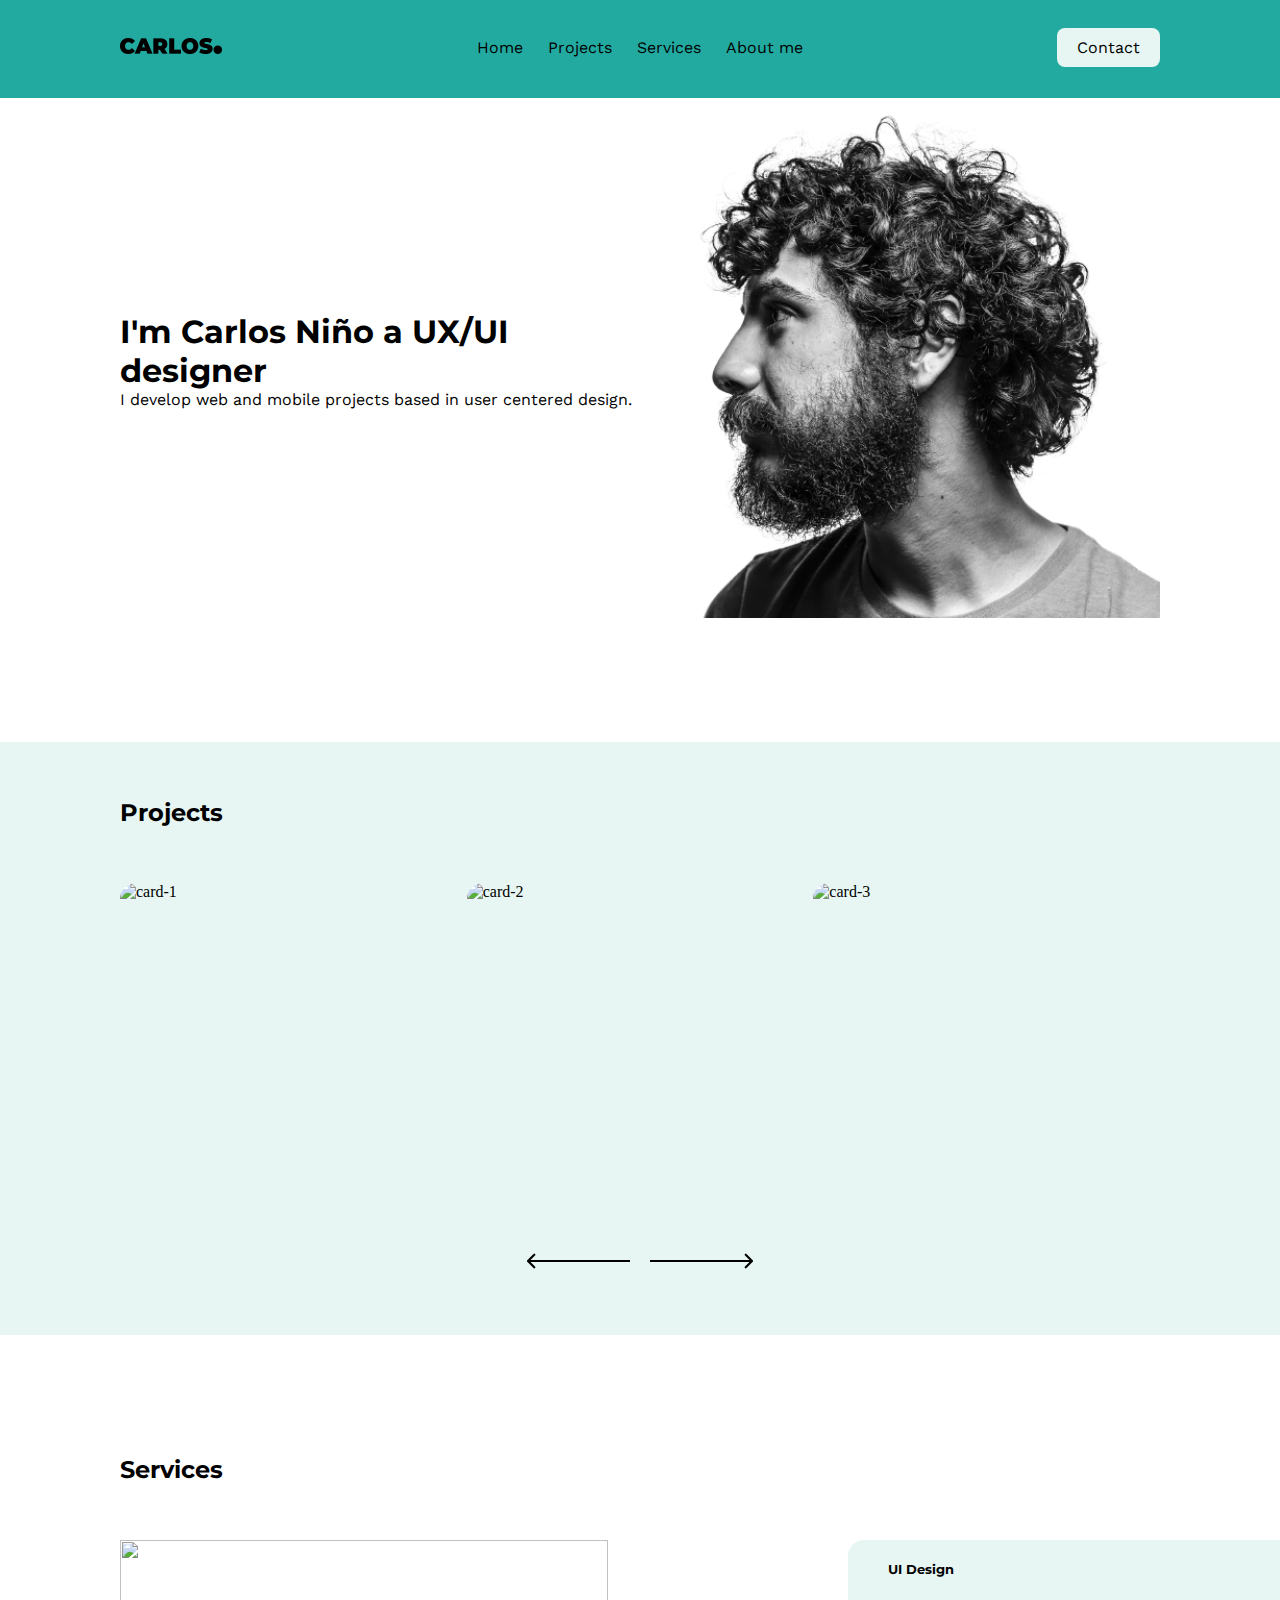
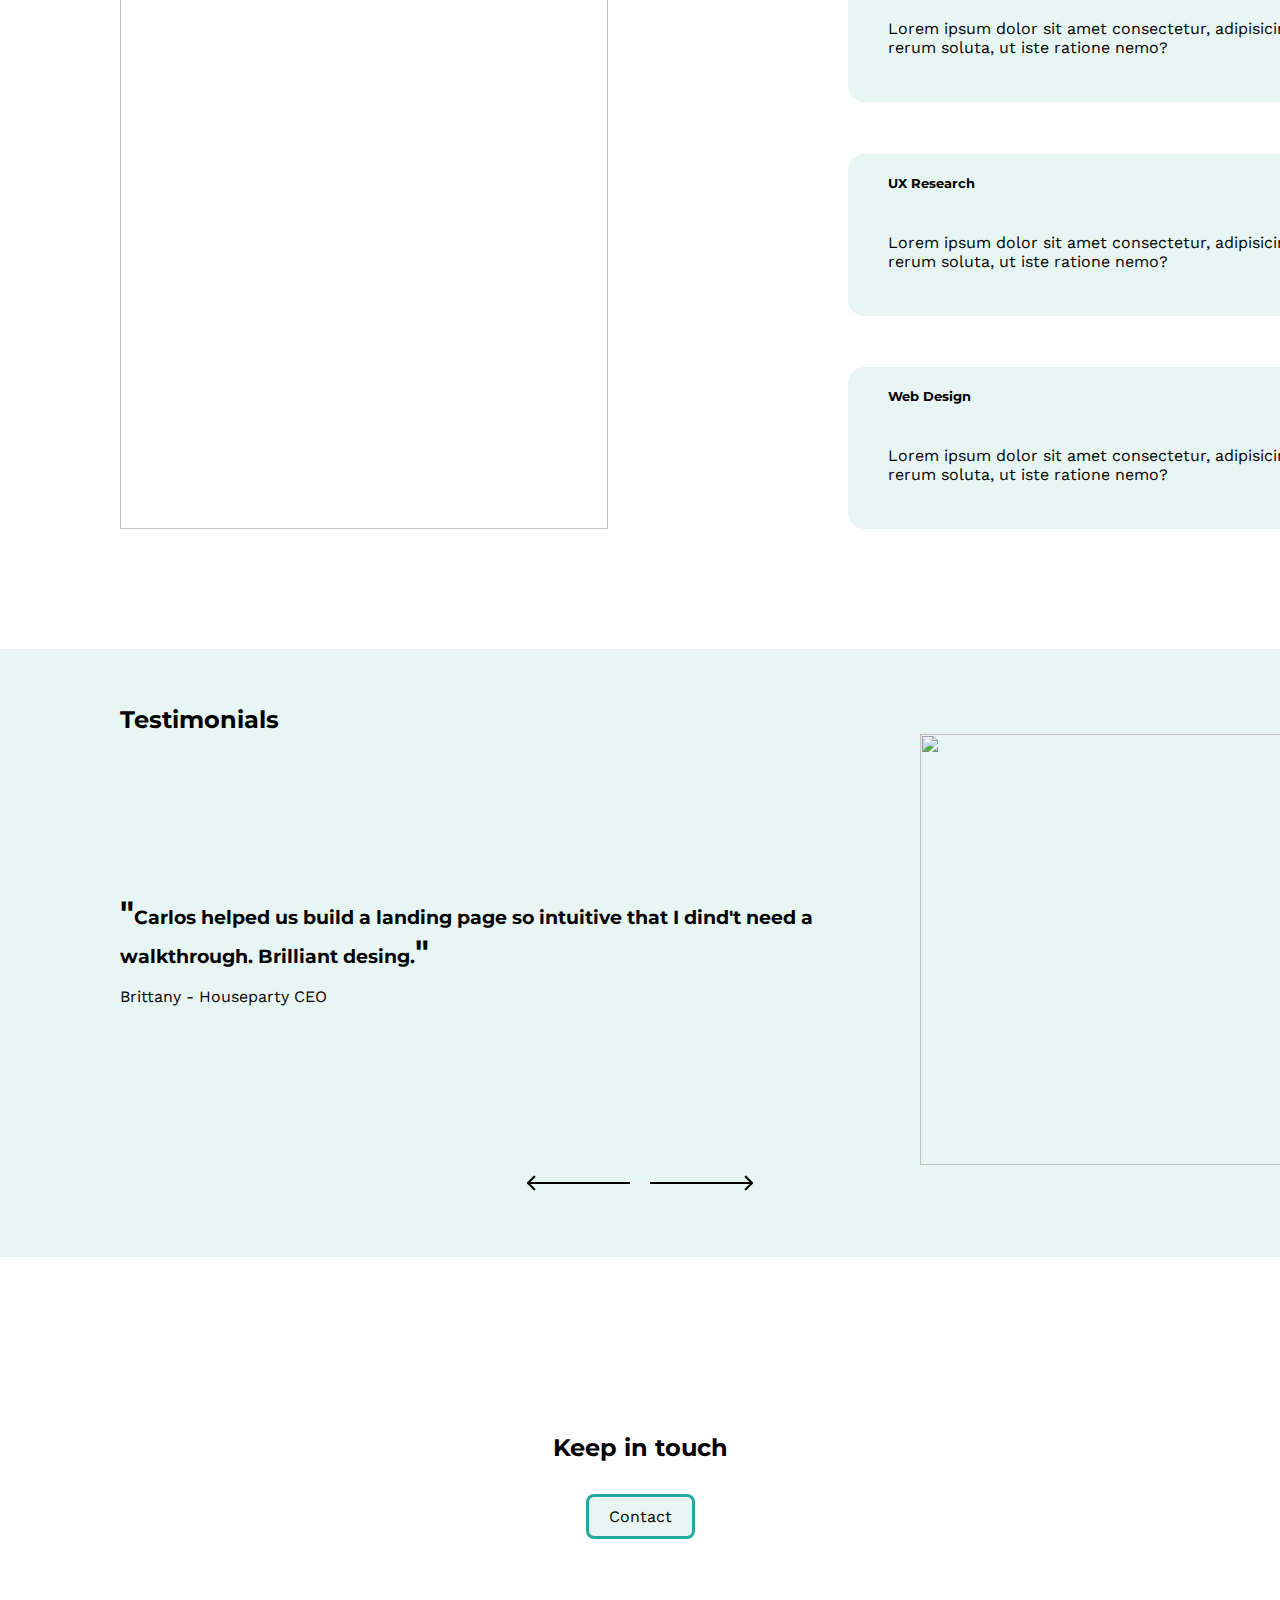
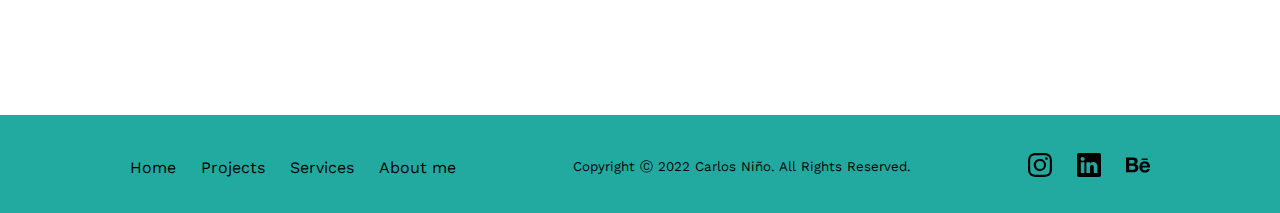
==== index.html @ 0fc779c0 "--help" ====
<!DOCTYPE html>
<html lang="en">
<head>
    <meta charset="UTF-8">
    <meta http-equiv="X-UA-Compatible" content="IE=edge">
    <meta name="viewport" content="width=device-width, initial-scale=1.0">
    <link rel="stylesheet" href="css/style.css">
    <link rel="preconnect" href="https://fonts.googleapis.com">
    <link rel="preconnect" href="https://fonts.gstatic.com" crossorigin>
    <link href="https://fonts.googleapis.com/css2?family=Montserrat:wght@900&family=Work+Sans&display=swap" rel="stylesheet">
    <title>Carlos Niño</title>
</head>
<body>
    <header>
        <nav class="nav-bar">
            <a href="index.html"><img class="logo" src="../images/carlos-logo.png" alt="carlos-logo"></a>
            <ul class="nav-bar-menu">
                <li><a href="index.html">Home</a></li>
                <li><a href="pages/projects.html">Projects</a></li>
                <li><a href="pages/services.html">Services</a></li>
                <li><a href="pages/about-me.html">About me</a></li>
            </ul>
            <ul class="nav-bar-contact">
                <li><a href="pages/contact.html">Contact</a></li>
            </ul>
        </nav>
    </header>
    <main class="content">
        <section class="intro-section">
        <div>
            <h1>I'm Carlos Niño a UX/UI designer</h1>
            <p>I develop web and mobile projects based in user centered design.</p>
        </div>
        <div>
            <img class="hero-image" src="images/test_image_01.png" alt="hero-image">
        </div>
        </section>
        <section class="projects-section">
            <h2>Projects</h2>
            <div class="projects-cards">
                <img src="https://images.unsplash.com/photo-1618761714954-0b8cd0026356?ixlib=rb-1.2.1&ixid=MnwxMjA3fDB8MHxwaG90by1wYWdlfHx8fGVufDB8fHx8&auto=format&fit=crop&w=1170&q=80" alt="card-1" class="projects-card-1">
                <img src="https://images.unsplash.com/photo-1554731617-8eafa9975365?ixlib=rb-1.2.1&ixid=MnwxMjA3fDB8MHxwaG90by1wYWdlfHx8fGVufDB8fHx8&auto=format&fit=crop&w=1965&q=80" alt="card-2" class="projects-card-2">
                <img src="https://images.unsplash.com/photo-1608306448197-e83633f1261c?ixlib=rb-1.2.1&ixid=MnwxMjA3fDB8MHxwaG90by1wYWdlfHx8fGVufDB8fHx8&auto=format&fit=crop&w=1887&q=80" alt="card-3" class="projects-card-3">
            </div>
            <div class="projects-arrows">
                <img src="/images/vector-1png.png" alt="left-arrow">
                <img src="/images/vector-2.png" alt="right-arrow">
            </div>
        </section>
        <section class="services-section">
            <h2>Services</h2>
            <div class="services-cards-1">
                <img src="https://images.unsplash.com/photo-1558655146-d09347e92766?ixlib=rb-1.2.1&ixid=MnwxMjA3fDB8MHxwaG90by1wYWdlfHx8fGVufDB8fHx8&auto=format&fit=crop&w=1964&q=80" alt="" class="services-image">
                <div class="services-cards-2">
                    <div class="services-card-ui">
                        <h5>UI Design</h5>
                        <p>Lorem ipsum dolor sit amet consectetur, adipisicing elit. Sequi rerum soluta, ut iste ratione nemo?</p>
                        <img src="/images/vector-2.png" alt="" class="services-arrows">
                    </div>
                    <div class="services-card-ux">
                        <h5>UX Research</h5>
                        <p>Lorem ipsum dolor sit amet consectetur, adipisicing elit. Sequi rerum soluta, ut iste ratione nemo?</p>
                        <img src="/images/vector-2.png" alt="" class="services-arrows">
                    </div>
                    <div class="services-card-web">
                        <h5>Web Design</h5>
                        <p>Lorem ipsum dolor sit amet consectetur, adipisicing elit. Sequi rerum soluta, ut iste ratione nemo?</p>
                        <img src="/images/vector-2.png" alt="" class="services-arrows">
                    </div>
                </div>   
            </div>
        </section>
        <section class="testimonials-section">
            <h2>Testimonials</h2>
            <div class="testimonials">
                <div class="testimonials-description">
                <h3><span class="quotes">"</span>Carlos helped us build a landing page so intuitive that I dind't need a walkthrough. Brilliant desing.<span class="quotes">"</span></h3>
                <p>Brittany - Houseparty CEO</p>
                </div>
                <img src="https://images.unsplash.com/photo-1580489944761-15a19d654956?ixlib=rb-1.2.1&ixid=MnwxMjA3fDB8MHxwaG90by1wYWdlfHx8fGVufDB8fHx8&auto=format&fit=crop&w=1961&q=80" alt="" class="testimonials-image">
            </div>
            <div class="projects-arrows">
                <img src="/images/vector-1png.png" alt="left-arrow">
                <img src="/images/vector-2.png" alt="right-arrow">
            </div>
        </section>
        <section class="contact-section">
            <h2>Keep in touch</h2>
            <a href="/pages/contact.html">Contact</a>
        </section>
        
    </main>
    <footer>
        <nav class="nav-footer">
            <ul class="nav-footer-menu">
                <li><a href="index.html">Home</a></li>
                <li><a href="pages/projects.html">Projects</a></li>
                <li><a href="pages/services.html">Services</a></li>
                <li><a href="pages/about-me.html">About me</a></li>
            </ul>
            <small>Copyright Ⓒ 2022 Carlos Niño. All Rights Reserved.</small>
            <div class="nav-footer-rrss">
                <svg xmlns="http://www.w3.org/2000/svg" width="16" height="16" fill="currentColor" class="bi bi-instagram" viewBox="0 0 16 16">
                    <path d="M8 0C5.829 0 5.556.01 4.703.048 3.85.088 3.269.222 2.76.42a3.917 3.917 0 0 0-1.417.923A3.927 3.927 0 0 0 .42 2.76C.222 3.268.087 3.85.048 4.7.01 5.555 0 5.827 0 8.001c0 2.172.01 2.444.048 3.297.04.852.174 1.433.372 1.942.205.526.478.972.923 1.417.444.445.89.719 1.416.923.51.198 1.09.333 1.942.372C5.555 15.99 5.827 16 8 16s2.444-.01 3.298-.048c.851-.04 1.434-.174 1.943-.372a3.916 3.916 0 0 0 1.416-.923c.445-.445.718-.891.923-1.417.197-.509.332-1.09.372-1.942C15.99 10.445 16 10.173 16 8s-.01-2.445-.048-3.299c-.04-.851-.175-1.433-.372-1.941a3.926 3.926 0 0 0-.923-1.417A3.911 3.911 0 0 0 13.24.42c-.51-.198-1.092-.333-1.943-.372C10.443.01 10.172 0 7.998 0h.003zm-.717 1.442h.718c2.136 0 2.389.007 3.232.046.78.035 1.204.166 1.486.275.373.145.64.319.92.599.28.28.453.546.598.92.11.281.24.705.275 1.485.039.843.047 1.096.047 3.231s-.008 2.389-.047 3.232c-.035.78-.166 1.203-.275 1.485a2.47 2.47 0 0 1-.599.919c-.28.28-.546.453-.92.598-.28.11-.704.24-1.485.276-.843.038-1.096.047-3.232.047s-2.39-.009-3.233-.047c-.78-.036-1.203-.166-1.485-.276a2.478 2.478 0 0 1-.92-.598 2.48 2.48 0 0 1-.6-.92c-.109-.281-.24-.705-.275-1.485-.038-.843-.046-1.096-.046-3.233 0-2.136.008-2.388.046-3.231.036-.78.166-1.204.276-1.486.145-.373.319-.64.599-.92.28-.28.546-.453.92-.598.282-.11.705-.24 1.485-.276.738-.034 1.024-.044 2.515-.045v.002zm4.988 1.328a.96.96 0 1 0 0 1.92.96.96 0 0 0 0-1.92zm-4.27 1.122a4.109 4.109 0 1 0 0 8.217 4.109 4.109 0 0 0 0-8.217zm0 1.441a2.667 2.667 0 1 1 0 5.334 2.667 2.667 0 0 1 0-5.334z"/>
                </svg>
                <svg xmlns="http://www.w3.org/2000/svg" width="16" height="16" fill="currentColor" class="bi bi-linkedin" viewBox="0 0 16 16">
                    <path d="M0 1.146C0 .513.526 0 1.175 0h13.65C15.474 0 16 .513 16 1.146v13.708c0 .633-.526 1.146-1.175 1.146H1.175C.526 16 0 15.487 0 14.854V1.146zm4.943 12.248V6.169H2.542v7.225h2.401zm-1.2-8.212c.837 0 1.358-.554 1.358-1.248-.015-.709-.52-1.248-1.342-1.248-.822 0-1.359.54-1.359 1.248 0 .694.521 1.248 1.327 1.248h.016zm4.908 8.212V9.359c0-.216.016-.432.08-.586.173-.431.568-.878 1.232-.878.869 0 1.216.662 1.216 1.634v3.865h2.401V9.25c0-2.22-1.184-3.252-2.764-3.252-1.274 0-1.845.7-2.165 1.193v.025h-.016a5.54 5.54 0 0 1 .016-.025V6.169h-2.4c.03.678 0 7.225 0 7.225h2.4z"/>
                </svg>
                <svg xmlns="http://www.w3.org/2000/svg" width="16" height="16" fill="currentColor" class="bi bi-behance" viewBox="0 0 16 16">
                    <path d="M4.654 3c.461 0 .887.035 1.278.14.39.07.711.216.996.391.286.176.497.426.641.747.14.32.216.711.216 1.137 0 .496-.106.922-.356 1.242-.215.32-.566.606-.997.817.606.176 1.067.496 1.348.922.281.426.461.957.461 1.563 0 .496-.105.922-.285 1.278a2.317 2.317 0 0 1-.782.887c-.32.215-.711.39-1.137.496a5.329 5.329 0 0 1-1.278.176L0 12.803V3h4.654zm-.285 3.978c.39 0 .71-.105.957-.285.246-.18.355-.497.355-.887 0-.216-.035-.426-.105-.567a.981.981 0 0 0-.32-.355 1.84 1.84 0 0 0-.461-.176c-.176-.035-.356-.035-.567-.035H2.17v2.31c0-.005 2.2-.005 2.2-.005zm.105 4.193c.215 0 .426-.035.606-.07.176-.035.356-.106.496-.216s.25-.215.356-.39c.07-.176.14-.391.14-.641 0-.496-.14-.852-.426-1.102-.285-.215-.676-.32-1.137-.32H2.17v2.734h2.305v.005zm6.858-.035c.286.285.711.426 1.278.426.39 0 .746-.106 1.032-.286.285-.215.46-.426.53-.64h1.74c-.286.851-.712 1.457-1.278 1.848-.566.355-1.243.566-2.06.566a4.135 4.135 0 0 1-1.527-.285 2.827 2.827 0 0 1-1.137-.782 2.851 2.851 0 0 1-.712-1.172c-.175-.461-.25-.957-.25-1.528 0-.531.07-1.032.25-1.493.18-.46.426-.852.747-1.207.32-.32.711-.606 1.137-.782a4.018 4.018 0 0 1 1.493-.285c.606 0 1.137.105 1.598.355.46.25.817.532 1.102.958.285.39.496.851.641 1.348.07.496.105.996.07 1.563h-5.15c0 .58.21 1.11.496 1.396zm2.24-3.732c-.25-.25-.642-.391-1.103-.391-.32 0-.566.07-.781.176-.215.105-.356.25-.496.39a.957.957 0 0 0-.25.497c-.036.175-.07.32-.07.46h3.196c-.07-.526-.25-.882-.497-1.132zm-3.127-3.728h3.978v.957h-3.978v-.957z"/>
                </svg>
            </div>
        </nav>
    </footer>
</body>
</html>
---- css/style.css ----
/*Normalize*/
* {
    padding: 0;
    margin: 0;
    color: black    ;
}

/*Elimiando subrayado y viñetas*/
li, a {
    text-decoration: none;
    list-style-type: none;
}

/*Estableciento el tipo de fuente en títulos y subtítulos*/
h1, h2, h3, h5 {
    font-family: 'Montserrat', sans-serif;
}

h1 {
    font-size: xx-large;
}

p, a, label {
    font-family: 'Work Sans', sans-serif;
}

header, footer{
    background-color: #22AAA1;
    height: 70px;
    padding-top: 28px;
}

.logo {
    width: 102px;
    height: 16px;
}


/*footer {
    background-image: linear-gradient(to right top, #051937, #004d7a, #008793, #00bf72, #a8eb12);
}*/

.nav-bar, .nav-footer {
    font-family: 'Work Sans', sans-serif;
    display: flex;
    align-items: center;
    justify-content: space-between;
    margin-left: 120px;
    margin-right: 120px;
}


.nav-bar-menu li, .nav-footer-menu li {
    display: inline;
    margin: 10px;    
}

.nav-bar-contact {
    background-color: #E7F6F2;
    border-radius: 8px;
    padding: 10px 20px;
}

.nav-footer-rrss {
    margin: 0;
}

.nav-footer-rrss svg {
    margin: 10px;
    height: 24px;
    width: 24px;
}

.hero-image {
    width: 520px;
    height: 520px;
}

.intro-section {
    display: flex;
    align-items: center;
    justify-content: space-between;
    margin-left: 120px;
    margin-right: 120px;
}

.intro-section div {
    margin: 0;
}

.projects-section {
    background-color: #E7F6F2;
    margin-top: 120px;
    margin-bottom: 120px;
    padding-top: 56px;
    padding-bottom: 56px;
}

.projects-section h2, div {
    margin-left: 120px;
    margin-right: 120px;
}

.projects-cards {
    display: flex;
    align-items: center;
    justify-content: space-between;
    margin-top: 56px;
    margin-bottom: 56px;
}

.projects-card-1, .projects-card-2, .projects-card-3 {
    width: 387px;
    height: 304px;
    border-radius: 16px;
}

.projects-arrows {
    display: flex;
    justify-content: center;
}

.projects-arrows img {
    margin: 10px;
}

.services-section {
    margin-top: 120px;
    margin-bottom: 120px;
}

.services-section h2 {
    margin-left: 120px;
    margin-right: 120px;
}

.services-cards-1 {
    display: flex;
    align-items:flex-start;
    justify-content: space-between;
    margin-top: 56px;
    margin-left: 120px;
    margin-right: 120px;
}


.services-image {
    width: 488px;
    height: 589px;
}

.services-cards-2 div {
    border-radius: 16px;
    background-color: #E7F6F2;
    /*margin: 0;*/
    width: 590px;
    height: 162px;
}

.services-cards-2 div h5, .services-cards-2 div p {
    padding: 21px 40px;
}

.services-card-ux {
    margin-top: 51.5px;
    margin-bottom: 51.5px;
    /*box-shadow: 13px 0px 25px -3px rgba(0,0,0,0.1);*/

}

.services-arrows {
    width: 80px;
    display: flex;
    padding-left: 480px;
}

.testimonials-section {
    background-color: #E7F6F2;
    margin-top: 120px;
    margin-bottom: 120px;
    padding-top: 56px;
    padding-bottom: 56px;
}

.testimonials-section h2 {
    margin-left: 120px;
    margin-right: 120px;
}

.testimonials {
    display: flex;
    align-items: center;
    justify-content: space-between;
    margin-left: 120px;
    margin-right: 120px;
}

.testimonials-description {
    margin: 0;
}

.testimonials-description h3 {
    width: 800px;
    margin-bottom: 16px;
}

.testimonials-image {
    width: 386px;
    height: 431px;
}

.quotes {
    font-size: xx-large;
}

.contact-section {
    display: flex;
    flex-direction: column;
    align-items: center;
    margin: 120px;
    padding-top: 56px;
    padding-bottom: 56px;
}

.contact-section a {
    padding: 10px 20px;
    background-color: #E7F6F2;
    border-radius: 8px;
    border: solid;
    border-color: #22AAA1;
    margin-top: 32px;
}

.projects-main {
    margin: 152px 120px 152px 120px;
}

.plantae-img, .indeed-img, .landing-img {
    width: 387px;
    height: 300px;
}

.plantae-img, .landing-img {
    border-radius: 14px 0 0 14px;
}

.indeed-img {
    border-radius: 0 14px 14px 0;
}

.projects {
    width: 800px;
    margin-bottom: 56px;
}

.projects h1, .plantae-app h2, .indeed-app h2, .landing-web h2 {
    margin-bottom: 16px;
}

.indeed-app {
    margin: 56px 0 56px 0;
}

.plantae-app, .indeed-app, .landing-web {
    display: flex;
    align-items: center;
    justify-content: space-between;
    border: solid;
    border-color: #22AAA1;
    border-radius: 16px;
    margin-left: 0;
    margin-right: 0;
}

.ui-design, .web-design {
    display: flex;
    align-items: center;
    justify-content: space-between;
    /*margin-top: 152px;*/
    height: 560px;
    background-color: #E7F6F2;
}

.ui-design div, .web-design div {
    margin: 0 0 0 120px;
    width: 600px;
}

.ui-design-img, .web-design-img {
    margin: 0 120px 0 0;
}


.ui-design-img, .ux-research-img, .web-design-img {
    width: 387px;
    height: 300px;
}

.ui-design h2, .ux-research h2, .web-design h2 {
    margin-bottom: 16px;
}

.ux-research {
    display: flex;
    align-items: center;
    justify-content: space-between;
    height: 560px;
}

.ux-research-img {
    margin-left: 120px;
}

.ux-research div {
    margin: 0 120px 0 0;
    width: 600px;
}

.about-me {
    display: flex;
    align-items: center;
    justify-content: space-between;
    margin: 56px 120px 56px 120px;
}

.about-me-img {
    width: 400px;
    height: 400px;
}

.experience {
    display: flex;
    align-items: center;
    justify-content: center;
    margin: 56px 120px 152px 120px;
}

.experience div {
    margin: 0 80px 0 80px;
}

.experience-title {
    margin: 0 120px 0 120px;
}

.contact {
    display: flex;
    align-items: center;
    justify-content: space-evenly;
    margin: 152px 120px 152px 120px;
}

.contact form {
    display: flex;
    flex-direction: column;
    width: 400px;
    background-color: #E7F6F2;
}

input {
    background-color: #E7F6F2;
}


.contact-description {
    width: 500px;
    margin-left: 0;
}


.input-box, .input-box label {
    display: flex;
    flex-direction: column;
    align-items: stretch;
    margin: 16px 12px 8px 12px;
}

.button {
    margin: 12px 12px 16px 12px;
}
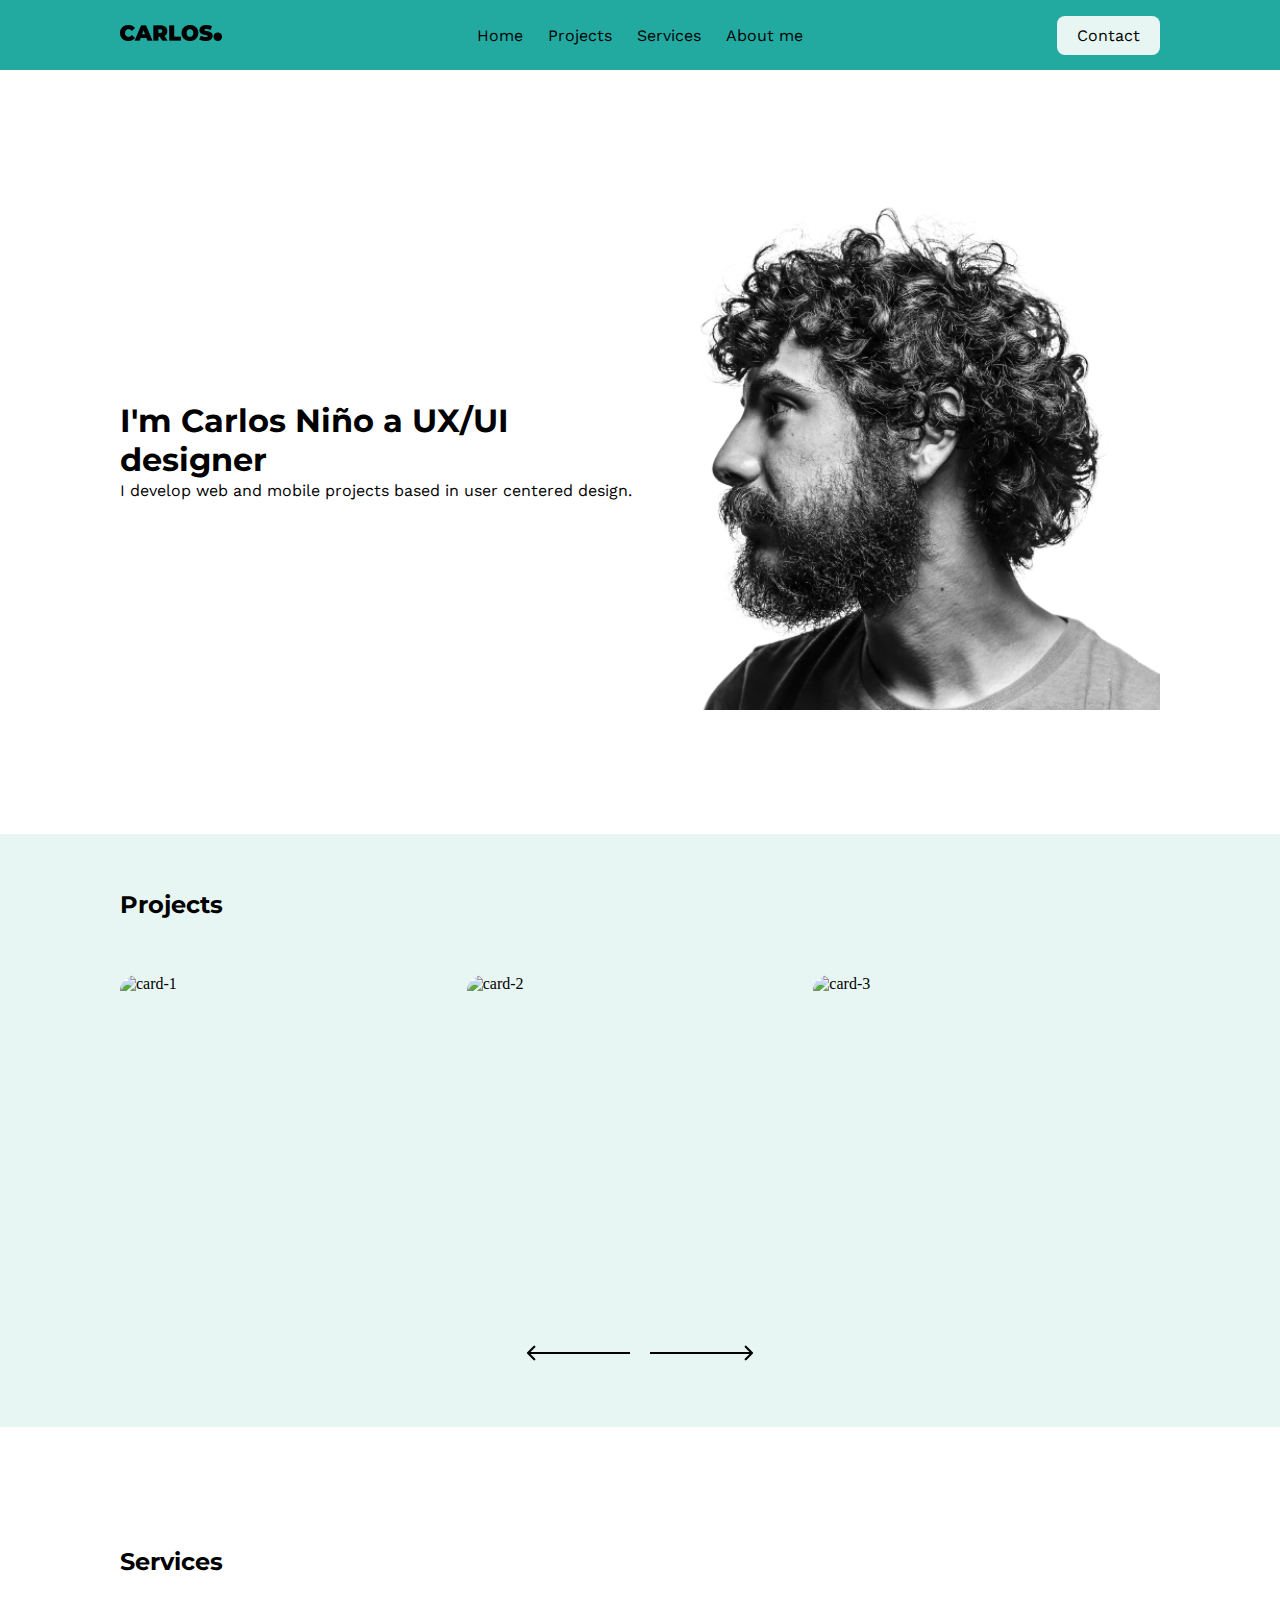
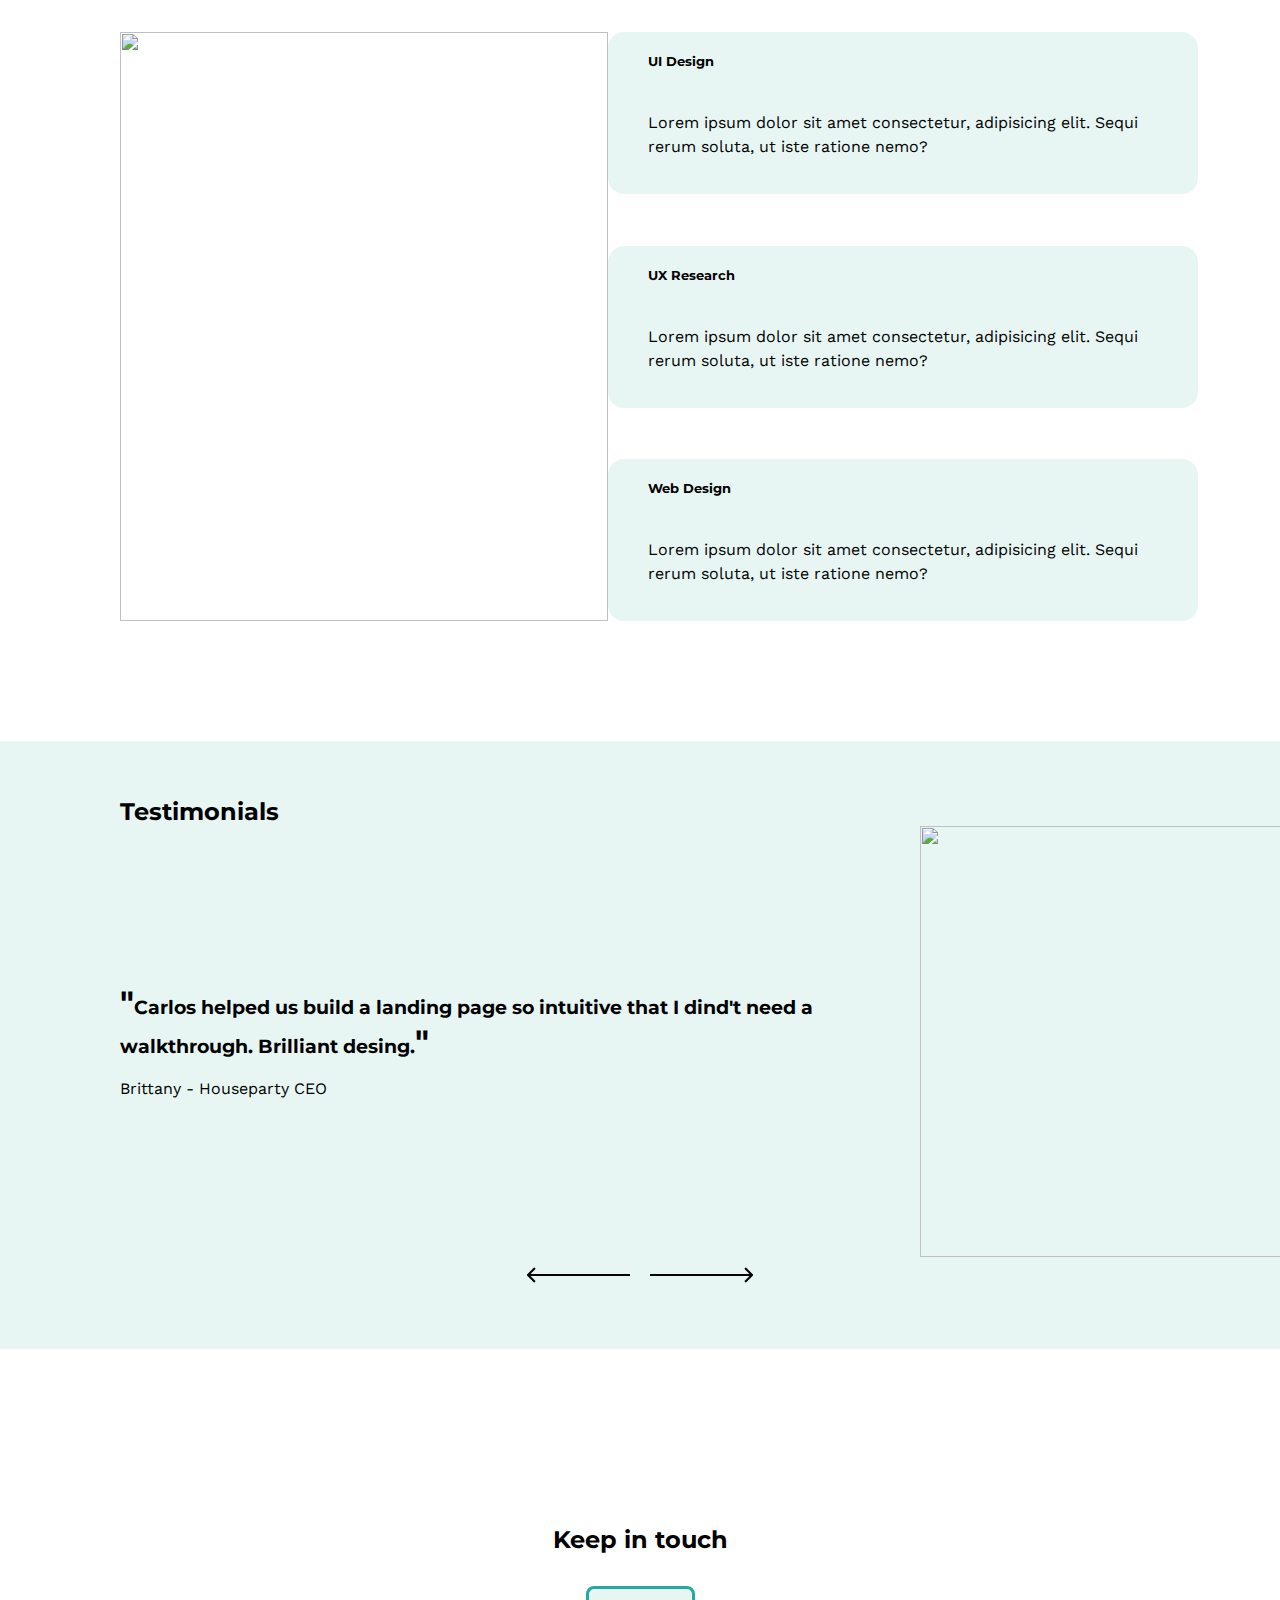
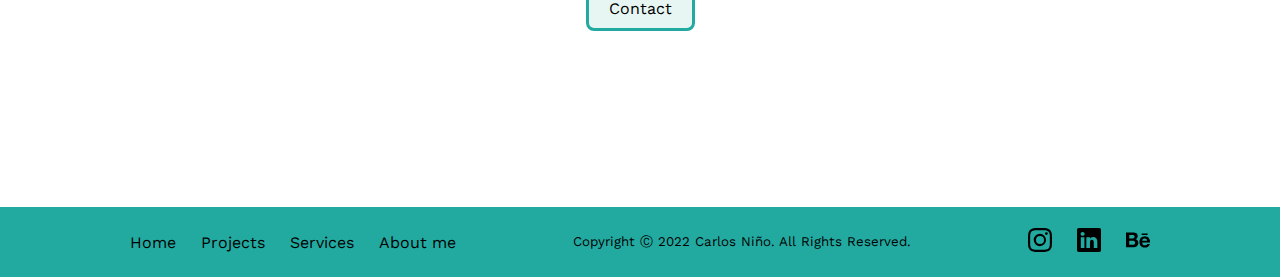
==== commit 31fb5e66: "Animaciones timeline" ====
--- a/index.html
+++ b/index.html
@@ -4,6 +4,7 @@
     <meta charset="UTF-8">
     <meta http-equiv="X-UA-Compatible" content="IE=edge">
     <meta name="viewport" content="width=device-width, initial-scale=1.0">
+    <link href="https://unpkg.com/aos@2.3.1/dist/aos.css" rel="stylesheet">
     <link rel="stylesheet" href="css/style.css">
     <link rel="preconnect" href="https://fonts.googleapis.com">
     <link rel="preconnect" href="https://fonts.gstatic.com" crossorigin>
@@ -112,5 +113,13 @@
             </div>
         </nav>
     </footer>
+
+    <script src="https://unpkg.com/aos@2.3.1/dist/aos.js"></script>
+	<script>
+		AOS.init({
+			duration: 1000,
+			once: true
+		});
+	</script>
 </body>
 </html>--- a/css/style.css
+++ b/css/style.css
@@ -3,7 +3,8 @@
 * {
     padding: 0;
     margin: 0;
-    color: black    ;
+    box-sizing: border-box;
+    color: black;
 }
 
 /*Elimiando subrayado y viñetas*/
@@ -13,7 +14,7 @@
 }
 
 /*Estableciento el tipo de fuente en títulos y subtítulos*/
-h1, h2, h3, h5 {
+h1, h2, h3, h4, h5 {
     font-family: 'Montserrat', sans-serif;
 }
 
@@ -23,12 +24,18 @@
 
 p, a, label {
     font-family: 'Work Sans', sans-serif;
+}
+
+p {
+    line-height: 1.5;
 }
 
 header, footer{
     background-color: #22AAA1;
     height: 70px;
-    padding-top: 28px;
+    display: grid;
+    align-items: center;
+    /*padding-top: 28px;*/
 }
 
 .logo {
@@ -56,10 +63,20 @@
     margin: 10px;    
 }
 
+.nav-bar-menu a:hover, .nav-footer-menu a:hover {
+    color:#E7F6F2;
+    font-weight: 500;
+}
+
 .nav-bar-contact {
     background-color: #E7F6F2;
     border-radius: 8px;
     padding: 10px 20px;
+}
+
+.nav-bar-contact:hover {
+    background-color:#ffffff;
+    font-weight: 700;
 }
 
 .nav-footer-rrss {
@@ -81,6 +98,7 @@
     display: flex;
     align-items: center;
     justify-content: space-between;
+    margin-top: 120px;
     margin-left: 120px;
     margin-right: 120px;
 }
@@ -97,7 +115,7 @@
     padding-bottom: 56px;
 }
 
-.projects-section h2, div {
+.projects-section h2, .projects-section div {
     margin-left: 120px;
     margin-right: 120px;
 }
@@ -150,6 +168,7 @@
     height: 589px;
 }
 
+
 .services-cards-2 div {
     border-radius: 16px;
     background-color: #E7F6F2;
@@ -230,6 +249,12 @@
     border: solid;
     border-color: #22AAA1;
     margin-top: 32px;
+}
+
+.contact-section a:hover {
+    background-color: #22AAA1;
+    color: #E7F6F2;
+    font-weight: 700;
 }
 
 .projects-main {
@@ -317,11 +342,14 @@
     width: 600px;
 }
 
+
+/*About me page*/
 .about-me {
     display: flex;
     align-items: center;
     justify-content: space-between;
-    margin: 56px 120px 56px 120px;
+    margin: 0 120px 0 120px;
+    height: 100vh;
 }
 
 .about-me-img {
@@ -330,38 +358,177 @@
 }
 
 .experience {
-    display: flex;
+    display: grid;
+    grid-template-columns: repeat(4,1fr);
+    grid-template-rows: repeat(4,180px);
+    margin-top: 24px;
+    margin-bottom: 56px;
+    /*display: flex;
     align-items: center;
     justify-content: center;
-    margin: 56px 120px 152px 120px;
-}
-
-.experience div {
-    margin: 0 80px 0 80px;
+    margin: 56px 120px 152px 120px;*/
+}
+
+
+.experience-01 {
+    grid-column: 2 / 3;
+    grid-row: 1 / 2;
+    align-self: center;
+    text-align: center;
+    padding: 24px;
+    line-height: 1.5;
+}
+
+.experience-circle-01 {
+    grid-column: 2 / 4;
+    grid-row: 1 / 2;
+    text-align: center;
+    align-self: center;
+}
+
+.experience-date-01 {
+    grid-column: 3 / 4;
+    grid-row: 1 / 2;
+    text-align: center;
+    align-self: center;
+}
+
+.experience-02 {
+    grid-column: 3 / 4;
+    grid-row: 2 / 3;
+    align-self: center;
+    text-align: center;
+    padding: 24px;
+    line-height: 1.5;
+}
+
+.experience-circle-02 {
+    grid-column: 2 / 4;
+    grid-row: 2 / 3;
+    text-align: center;
+    align-self: center;
+}
+
+.experience-date-02 {
+    grid-column: 2 / 3;
+    grid-row: 2 / 3;
+    text-align: center;
+    align-self: center;
+}
+
+.experience-03 {
+    grid-column: 2 / 3;
+    grid-row: 3 / 4;
+    align-self: center;
+    text-align: center;
+    padding: 24px;
+    line-height: 1.5;
+}
+
+.experience-circle-03 {
+    grid-column: 2 / 4;
+    grid-row: 3 / 4;
+    text-align: center;
+    align-self: center;
+}
+
+.experience-date-03 {
+    grid-column: 3 / 4;
+    grid-row: 3 / 4;
+    text-align: center;
+    align-self: center;
+}
+
+.experience-04 {
+    grid-column: 3 / 4;
+    grid-row: 4 / 5;
+    align-self: center;
+    text-align: center;
+    padding: 24px;
+    line-height: 1.5;
+}
+
+.experience-circle-04 {
+    grid-column: 2 / 4;
+    grid-row: 4 / 5;
+    text-align: center;
+    align-self: center;
+}
+
+.experience-date-04 {
+    grid-column: 2 / 3;
+    grid-row: 4 / 5;
+    text-align: center;
+    align-self: center;
 }
 
 .experience-title {
     margin: 0 120px 0 120px;
 }
 
+
+/*Contact page*/
+
 .contact {
     display: flex;
     align-items: center;
-    justify-content: space-evenly;
+    justify-content: space-around;
     margin: 152px 120px 152px 120px;
 }
 
-.contact form {
-    display: flex;
-    flex-direction: column;
+.form {
+    display: grid;
+    /*flex-direction: column;*/
     width: 400px;
-    background-color: #E7F6F2;
-}
-
-input {
-    background-color: #E7F6F2;
-}
-
+    padding: 4.5em 3em;
+    gap: 2.5em;
+    background-color: #E7F6F2;
+}
+
+.input-box {
+    position: relative;
+    --color: #5757577e;
+}
+
+.form-input {
+    width: 100%;
+    background: none;
+    color: #706c6c;
+    font-size: 1rem;
+    padding: .6em .3em;
+    border: none;
+    outline: none;
+    border-bottom: 1px solid var(--color);
+    font-family: 'Work Sans', sans-serif;
+}
+
+.form-input:focus + .form-label,
+.form-input:not(:placeholder-shown) + .form-label {
+    transform: translateY(-12px) scale(.7);
+    transform-origin: left top;
+    color: rgb(7, 0, 150);
+}
+
+.form-label {
+    color: var(--color);
+    cursor: pointer;
+    position: absolute;
+    top: 0;
+    left: 5px;
+    transform: translateY(10px);
+    transition: transform .5s, color .3s;
+}
+
+.form-submit {
+    width: 100%;
+    background: #22AAA1;
+    color: #E7F6F2;
+    border: none;
+    border-radius: 2px;
+    padding: .8em 0;
+    font-weight: 900;
+    font-family: 'Work Sans', sans-serif;
+}
 
 .contact-description {
     width: 500px;
@@ -369,13 +536,3 @@
 }
 
 
-.input-box, .input-box label {
-    display: flex;
-    flex-direction: column;
-    align-items: stretch;
-    margin: 16px 12px 8px 12px;
-}
-
-.button {
-    margin: 12px 12px 16px 12px;
-}